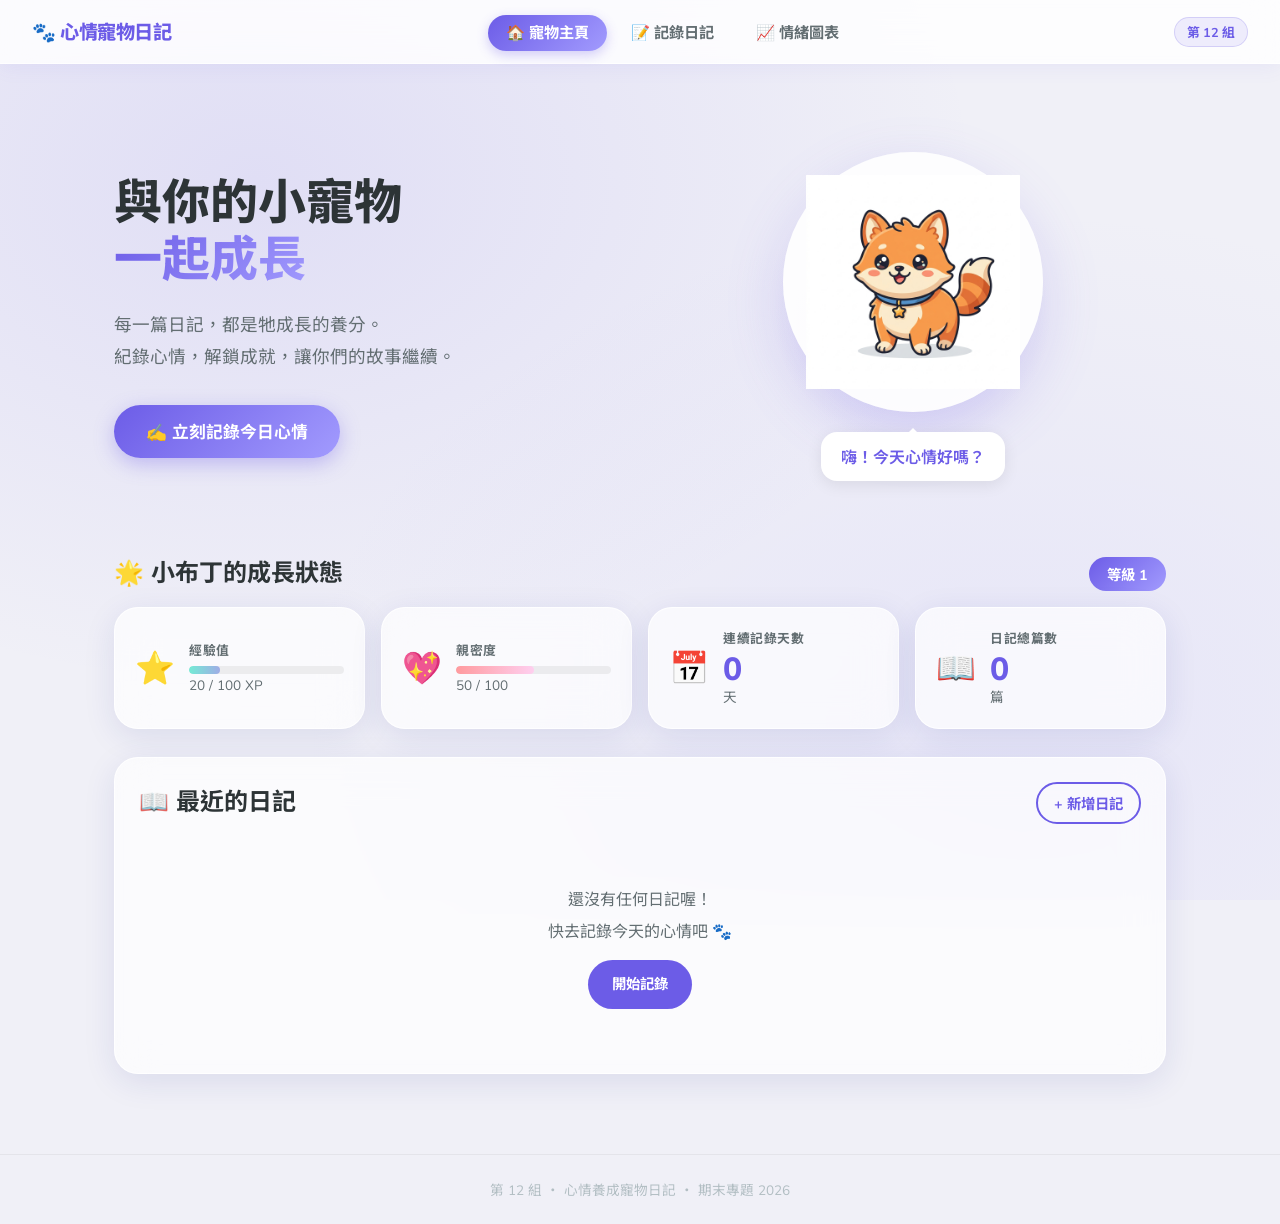
==== index.html @ f6251f46 "feat: initialize pet diary web application with core diary tracking, mood analysis, and UI component" ====
<!DOCTYPE html>
<html lang="zh-TW">
<head>
    <meta charset="UTF-8">
    <meta name="viewport" content="width=device-width, initial-scale=1.0">
    <title>心情養成寵物日記 | 首頁</title>
    <meta name="description" content="心情養成寵物日記 - 透過每日心情紀錄，陪伴你的虛擬寵物一起成長！">
    <link rel="stylesheet" href="style.css">
    <link href="https://fonts.googleapis.com/css2?family=Nunito:wght@400;600;700;800&family=Noto+Sans+TC:wght@400;500;700&display=swap" rel="stylesheet">
</head>
<body>

    <!-- 導覽列 -->
    <nav class="navbar" id="navbar">
        <div class="nav-brand">🐾 心情寵物日記</div>
        <ul class="nav-links">
            <li><a href="index.html" class="nav-link active" id="nav-home">🏠 寵物主頁</a></li>
            <li><a href="diary.html" class="nav-link" id="nav-diary">📝 記錄日記</a></li>
            <li><a href="analytics.html" class="nav-link" id="nav-analytics">📈 情緒圖表</a></li>
        </ul>
        <div class="nav-group-badge">第 12 組</div>
    </nav>

    <div class="page-wrapper">

        <!-- 英雄區 -->
        <section class="hero-section">
            <div class="hero-text">
                <h1>與你的小寵物<br><span class="gradient-text">一起成長</span></h1>
                <p>每一篇日記，都是牠成長的養分。<br>紀錄心情，解鎖成就，讓你們的故事繼續。</p>
                <a href="diary.html" class="cta-btn" id="hero-cta-btn">✍️ 立刻記錄今日心情</a>
            </div>
            <div class="hero-pet">
                <div class="pet-aura"></div>
                <div class="pet-circle">
                    <img src="pet.png" alt="虛擬寵物小布丁" id="heroPetImage" class="hero-pet-img">
                </div>
                <div class="pet-speech-bubble" id="speechBubble">嗨！今天心情好嗎？</div>
            </div>
        </section>

        <!-- 寵物數值面板 -->
        <section class="stats-section">
            <div class="stats-header">
                <h2>🌟 小布丁的成長狀態</h2>
                <span class="pet-name-tag" id="petNameTag">等級 <span id="petLevel">1</span></span>
            </div>
            <div class="stats-grid">
                <div class="stat-card glass-card">
                    <div class="stat-icon">⭐</div>
                    <div class="stat-info">
                        <label>經驗值</label>
                        <div class="progress-bar">
                            <div class="progress exp-bar" id="expBar" style="width: 20%;"></div>
                        </div>
                        <span class="stat-value" id="expValue">20 / 100 XP</span>
                    </div>
                </div>
                <div class="stat-card glass-card">
                    <div class="stat-icon">💖</div>
                    <div class="stat-info">
                        <label>親密度</label>
                        <div class="progress-bar">
                            <div class="progress intimacy-bar" id="intimacyBar" style="width: 50%;"></div>
                        </div>
                        <span class="stat-value" id="intimacyValue">50 / 100</span>
                    </div>
                </div>
                <div class="stat-card glass-card">
                    <div class="stat-icon">📅</div>
                    <div class="stat-info">
                        <label>連續記錄天數</label>
                        <div class="streak-count" id="streakCount">0</div>
                        <span class="stat-value">天</span>
                    </div>
                </div>
                <div class="stat-card glass-card">
                    <div class="stat-icon">📖</div>
                    <div class="stat-info">
                        <label>日記總篇數</label>
                        <div class="streak-count" id="diaryCount">0</div>
                        <span class="stat-value">篇</span>
                    </div>
                </div>
            </div>
        </section>

        <!-- 最近日記區 -->
        <section class="recent-section glass-card">
            <div class="recent-header">
                <h2>📖 最近的日記</h2>
                <a href="diary.html" class="link-btn" id="write-diary-btn">+ 新增日記</a>
            </div>
            <div id="recentDiaries" class="diary-preview-list">
                <div class="empty-state">
                    <p>還沒有任何日記喔！<br>快去記錄今天的心情吧 🐾</p>
                    <a href="diary.html" id="empty-state-diary-btn">開始記錄</a>
                </div>
            </div>
        </section>

    </div>

    <footer class="app-footer">
        <p>第 12 組 ・ 心情養成寵物日記 ・ 期末專題 2026</p>
    </footer>

    <script src="db.js"></script>
    <script>
        document.addEventListener('DOMContentLoaded', () => {
            const db = PetDB.load();

            // 更新寵物數值 UI
            document.getElementById('petLevel').textContent = db.pet.level;
            document.getElementById('petNameTag').innerHTML = `等級 <span id="petLevel">${db.pet.level}</span>`;
            document.getElementById('expBar').style.width = db.pet.exp + '%';
            document.getElementById('expValue').textContent = `${db.pet.exp} / 100 XP`;
            document.getElementById('intimacyBar').style.width = db.pet.intimacy + '%';
            document.getElementById('intimacyValue').textContent = `${db.pet.intimacy} / 100`;
            document.getElementById('streakCount').textContent = db.pet.streak;
            document.getElementById('diaryCount').textContent = db.diaries.length;

            // 動態語言泡泡
            const moodMessages = {
                '喜': '今天你心情不錯呢！謝謝你陪著我😊',
                '樂': '哇！感受到你的快樂了！一起跳舞吧！😆',
                '怒': '發生什麼不開心的事嗎？我在這裡陪你😤',
                '哀': '難過的時候也要記得我喔…抱抱🥺',
            };
            const lastDiary = db.diaries[db.diaries.length - 1];
            if (lastDiary) {
                document.getElementById('speechBubble').textContent = moodMessages[lastDiary.mood] || '嗨！今天心情好嗎？';
            }

            // 最近日記
            const container = document.getElementById('recentDiaries');
            if (db.diaries.length > 0) {
                const recent = db.diaries.slice(-3).reverse();
                container.innerHTML = recent.map(d => `
                    <div class="diary-preview-item">
                        <div class="diary-preview-mood">${PetDB.MOOD_ICONS[d.mood]}</div>
                        <div class="diary-preview-body">
                            <div class="diary-preview-date">${d.date}</div>
                            <div class="diary-preview-text">${d.text || '（沒有文字內容）'}</div>
                        </div>
                    </div>
                `).join('');
            }
        });
    </script>
</body>
</html>
---- style.css ----
/* ============================================
   心情養成寵物日記 — 共用樣式系統
   第 12 組 期末專題 2026
============================================ */

/* ---- 設計 Token ---- */
:root {
    --primary: #6C5CE7;
    --primary-light: #A29BFE;
    --primary-dark: #5145c0;
    --accent-green: #00b894;
    --accent-red: #e17055;
    --accent-blue: #74b9ff;
    --bg-color: #f0f0f7;
    --glass-bg: rgba(255, 255, 255, 0.7);
    --glass-border: rgba(255, 255, 255, 0.8);
    --glass-shadow: 0 8px 32px rgba(31, 38, 135, 0.1);
    --text-main: #2d3436;
    --text-muted: #636e72;
    --text-light: #b2bec3;
    --radius-lg: 24px;
    --radius-md: 16px;
    --radius-sm: 10px;
    --navbar-height: 64px;
    --transition: all 0.3s cubic-bezier(0.4, 0, 0.2, 1);
}

/* ---- Reset & Base ---- */
*, *::before, *::after { box-sizing: border-box; margin: 0; padding: 0; }

html { scroll-behavior: smooth; }

body {
    font-family: 'Nunito', 'Noto Sans TC', sans-serif;
    background-color: var(--bg-color);
    background-image:
        radial-gradient(ellipse at 20% 20%, rgba(108, 92, 231, 0.12) 0%, transparent 50%),
        radial-gradient(ellipse at 80% 80%, rgba(162, 155, 254, 0.12) 0%, transparent 50%);
    background-attachment: fixed;
    color: var(--text-main);
    min-height: 100vh;
}

h1, h2, h3 { line-height: 1.3; }

a { text-decoration: none; color: inherit; }

/* ============================================
   導覽列
============================================ */
.navbar {
    position: sticky;
    top: 0;
    z-index: 100;
    height: var(--navbar-height);
    display: flex;
    align-items: center;
    justify-content: space-between;
    padding: 0 32px;
    background: rgba(255, 255, 255, 0.82);
    backdrop-filter: blur(16px);
    -webkit-backdrop-filter: blur(16px);
    border-bottom: 1px solid var(--glass-border);
    box-shadow: 0 2px 20px rgba(108, 92, 231, 0.08);
}

.nav-brand {
    font-size: 1.2rem;
    font-weight: 800;
    color: var(--primary);
    letter-spacing: -0.5px;
}

.nav-links {
    display: flex;
    list-style: none;
    gap: 6px;
}

.nav-link {
    padding: 8px 18px;
    border-radius: 999px;
    font-size: 0.95rem;
    font-weight: 700;
    color: var(--text-muted);
    transition: var(--transition);
}

.nav-link:hover {
    color: var(--primary);
    background: rgba(108, 92, 231, 0.08);
}

.nav-link.active {
    color: white;
    background: linear-gradient(135deg, var(--primary), var(--primary-light));
    box-shadow: 0 4px 12px rgba(108, 92, 231, 0.3);
}

.nav-group-badge {
    font-size: 0.8rem;
    font-weight: 700;
    color: var(--primary);
    background: rgba(108, 92, 231, 0.1);
    padding: 4px 12px;
    border-radius: 999px;
    border: 1px solid rgba(108, 92, 231, 0.2);
}

/* ============================================
   版面骨架
============================================ */
.page-wrapper {
    max-width: 1100px;
    margin: 0 auto;
    padding: 40px 24px 80px;
    display: flex;
    flex-direction: column;
    gap: 28px;
}

.page-title-block {
    text-align: center;
    padding: 20px 0 8px;
}

.page-title-block h1 {
    font-size: 2.2rem;
    font-weight: 800;
    color: var(--primary);
}

.page-subtitle {
    color: var(--text-muted);
    font-size: 1rem;
    margin-top: 6px;
}

/* ============================================
   Glass Card
============================================ */
.glass-card {
    background: var(--glass-bg);
    backdrop-filter: blur(20px);
    -webkit-backdrop-filter: blur(20px);
    border: 1px solid var(--glass-border);
    border-radius: var(--radius-lg);
    box-shadow: var(--glass-shadow);
    transition: var(--transition);
}

.glass-card:hover {
    box-shadow: 0 12px 40px rgba(31, 38, 135, 0.14);
    transform: translateY(-2px);
}

/* ============================================
   首頁 — 英雄區
============================================ */
.hero-section {
    display: grid;
    grid-template-columns: 1fr 1fr;
    gap: 40px;
    align-items: center;
    padding: 48px 0;
}

.hero-text h1 {
    font-size: 3rem;
    font-weight: 800;
    line-height: 1.2;
    margin-bottom: 20px;
}

.gradient-text {
    background: linear-gradient(135deg, var(--primary), var(--primary-light));
    -webkit-background-clip: text;
    -webkit-text-fill-color: transparent;
    background-clip: text;
}

.hero-text p {
    font-size: 1.1rem;
    color: var(--text-muted);
    line-height: 1.8;
    margin-bottom: 32px;
}

.cta-btn {
    display: inline-block;
    padding: 14px 32px;
    background: linear-gradient(135deg, var(--primary), var(--primary-light));
    color: white;
    border: none;
    border-radius: 999px;
    font-size: 1.05rem;
    font-weight: 700;
    cursor: pointer;
    box-shadow: 0 6px 20px rgba(108, 92, 231, 0.35);
    transition: var(--transition);
    font-family: inherit;
    text-decoration: none;
}

.cta-btn:hover {
    transform: translateY(-2px);
    box-shadow: 0 10px 28px rgba(108, 92, 231, 0.5);
}

.cta-btn:active { transform: translateY(1px); }

.hero-pet {
    display: flex;
    flex-direction: column;
    align-items: center;
    gap: 20px;
    position: relative;
}

.pet-aura {
    position: absolute;
    width: 280px;
    height: 280px;
    border-radius: 50%;
    background: radial-gradient(circle, rgba(108, 92, 231, 0.15) 0%, transparent 70%);
    top: 50%;
    left: 50%;
    transform: translate(-50%, -50%);
    animation: pulse-aura 3s ease-in-out infinite;
}

@keyframes pulse-aura {
    0%, 100% { transform: translate(-50%, -50%) scale(1); opacity: 0.8; }
    50% { transform: translate(-50%, -50%) scale(1.15); opacity: 0.5; }
}

.pet-circle {
    width: 260px;
    height: 260px;
    border-radius: 50%;
    background: rgba(255, 255, 255, 0.9);
    display: flex;
    align-items: center;
    justify-content: center;
    box-shadow: 0 20px 60px rgba(108, 92, 231, 0.2);
    position: relative;
    z-index: 1;
}

.hero-pet-img {
    width: 82%;
    height: 82%;
    object-fit: contain;
    animation: float 4s ease-in-out infinite;
}

@keyframes float {
    0% { transform: translateY(0); }
    50% { transform: translateY(-12px); }
    100% { transform: translateY(0); }
}

.pet-speech-bubble {
    background: white;
    border-radius: var(--radius-md);
    padding: 12px 20px;
    font-size: 1rem;
    font-weight: 600;
    color: var(--primary);
    box-shadow: 0 4px 16px rgba(0,0,0,0.08);
    position: relative;
    max-width: 260px;
    text-align: center;
    z-index: 1;
}

.pet-speech-bubble::before {
    content: '';
    position: absolute;
    top: -10px;
    left: 50%;
    transform: translateX(-50%);
    border: 6px solid transparent;
    border-bottom-color: white;
}

/* ============================================
   首頁 — 數值面板
============================================ */
.stats-section { display: flex; flex-direction: column; gap: 16px; }

.stats-header {
    display: flex;
    justify-content: space-between;
    align-items: center;
}

.stats-header h2 { margin: 0; border-bottom: none; }

.pet-name-tag {
    background: linear-gradient(135deg, var(--primary), var(--primary-light));
    color: white;
    padding: 6px 18px;
    border-radius: 999px;
    font-weight: 700;
    font-size: 0.9rem;
}

.stats-grid {
    display: grid;
    grid-template-columns: repeat(4, 1fr);
    gap: 16px;
}

.stat-card {
    padding: 20px;
    display: flex;
    align-items: center;
    gap: 14px;
}

.stat-icon { font-size: 2rem; }

.stat-info { flex: 1; }

.stat-info label {
    display: block;
    font-size: 0.8rem;
    color: var(--text-muted);
    font-weight: 700;
    margin-bottom: 6px;
    text-transform: uppercase;
    letter-spacing: 0.5px;
}

.stat-value { font-size: 0.85rem; color: var(--text-muted); margin-top: 4px; }

.streak-count {
    font-size: 2rem;
    font-weight: 800;
    color: var(--primary);
    line-height: 1;
}

/* 進度條 */
.progress-bar {
    width: 100%;
    height: 8px;
    background: rgba(0,0,0,0.06);
    border-radius: 999px;
    overflow: hidden;
}

.progress {
    height: 100%;
    border-radius: 999px;
    transition: width 1s cubic-bezier(0.4, 0, 0.2, 1);
}

.exp-bar { background: linear-gradient(90deg, #74ebd5, #9face6); }
.intimacy-bar { background: linear-gradient(90deg, #ff9a9e, #fecfef); }

/* ============================================
   首頁 — 最近日記
============================================ */
.recent-section { padding: 24px; }

.recent-header {
    display: flex;
    justify-content: space-between;
    align-items: center;
    margin-bottom: 20px;
}

.link-btn {
    padding: 8px 16px;
    border: 2px solid var(--primary);
    color: var(--primary);
    border-radius: 999px;
    font-size: 0.9rem;
    font-weight: 700;
    cursor: pointer;
    transition: var(--transition);
    background: transparent;
    font-family: inherit;
}

.link-btn:hover {
    background: var(--primary);
    color: white;
}

.empty-state {
    text-align: center;
    padding: 40px;
    color: var(--text-muted);
    line-height: 2;
}

.empty-state a {
    display: inline-block;
    margin-top: 12px;
    padding: 10px 24px;
    background: var(--primary);
    color: white;
    border-radius: 999px;
    font-weight: 700;
    font-size: 0.9rem;
}

.diary-preview-list { display: flex; flex-direction: column; gap: 12px; }

.diary-preview-item {
    display: flex;
    align-items: flex-start;
    gap: 14px;
    padding: 14px;
    border-radius: var(--radius-md);
    background: rgba(255, 255, 255, 0.5);
    border: 1px solid rgba(255, 255, 255, 0.8);
    transition: var(--transition);
}

.diary-preview-item:hover { background: rgba(255, 255, 255, 0.8); }

.diary-preview-mood { font-size: 2rem; }

.diary-preview-date { font-size: 0.8rem; color: var(--text-muted); font-weight: 700; }

.diary-preview-text { font-size: 0.95rem; color: var(--text-main); margin-top: 2px; }

/* ============================================
   日記頁 — 版面
============================================ */
.diary-layout {
    display: grid;
    grid-template-columns: 1.2fr 1fr;
    gap: 24px;
}

.diary-form-section { padding: 28px; }

.diary-form-section h2 {
    font-size: 1.2rem;
    color: var(--text-main);
    margin-bottom: 20px;
    padding-bottom: 10px;
    border-bottom: 2px solid rgba(108, 92, 231, 0.15);
}

/* 心情選擇 */
.mood-selector {
    display: grid;
    grid-template-columns: repeat(4, 1fr);
    gap: 10px;
    margin-bottom: 24px;
}

.mood-btn {
    display: flex;
    flex-direction: column;
    align-items: center;
    gap: 6px;
    padding: 16px 8px;
    border: 2px solid rgba(0, 0, 0, 0.05);
    border-radius: var(--radius-md);
    background: rgba(255, 255, 255, 0.6);
    cursor: pointer;
    transition: var(--transition);
    font-family: inherit;
}

.mood-btn:hover {
    transform: translateY(-3px);
    background: rgba(255, 255, 255, 0.9);
    border-color: rgba(108, 92, 231, 0.2);
}

.mood-btn.selected {
    background: var(--primary);
    border-color: var(--primary);
    transform: translateY(-3px);
    box-shadow: 0 8px 20px rgba(108, 92, 231, 0.35);
}

.mood-icon { font-size: 2rem; }

.mood-label {
    font-size: 1rem;
    font-weight: 700;
    color: var(--text-main);
}

.mood-btn.selected .mood-label { color: white; }

/* 表單 */
.form-group { margin-bottom: 20px; }

.form-group label {
    display: block;
    font-size: 0.9rem;
    font-weight: 700;
    color: var(--text-muted);
    margin-bottom: 8px;
    text-transform: uppercase;
    letter-spacing: 0.5px;
}

textarea {
    width: 100%;
    height: 120px;
    padding: 14px;
    border: 1.5px solid rgba(0,0,0,0.07);
    border-radius: var(--radius-md);
    background: rgba(255, 255, 255, 0.6);
    font-family: inherit;
    font-size: 1rem;
    resize: vertical;
    transition: var(--transition);
    color: var(--text-main);
    line-height: 1.6;
}

textarea:focus {
    outline: none;
    background: rgba(255, 255, 255, 0.95);
    border-color: var(--primary-light);
    box-shadow: 0 0 0 4px rgba(108, 92, 231, 0.1);
}

.char-counter {
    text-align: right;
    font-size: 0.8rem;
    color: var(--text-light);
    margin-top: 4px;
}

/* 上傳區 */
.upload-zone {
    border: 2px dashed rgba(108, 92, 231, 0.3);
    border-radius: var(--radius-md);
    min-height: 100px;
    display: flex;
    align-items: center;
    justify-content: center;
    cursor: pointer;
    overflow: hidden;
    transition: var(--transition);
    background: rgba(255, 255, 255, 0.4);
}

.upload-zone:hover, .upload-zone.drag-over {
    border-color: var(--primary);
    background: rgba(108, 92, 231, 0.05);
}

.upload-placeholder {
    display: flex;
    flex-direction: column;
    align-items: center;
    gap: 8px;
    color: var(--text-muted);
    padding: 20px;
}

.upload-icon { font-size: 2rem; }
.upload-placeholder p { font-size: 0.9rem; }

.preview-img {
    width: 100%;
    height: 160px;
    object-fit: cover;
}

/* 提交按鈕 */
.submit-btn {
    width: 100%;
    padding: 14px;
    background: linear-gradient(135deg, var(--primary), var(--primary-light));
    color: white;
    border: none;
    border-radius: var(--radius-md);
    font-family: inherit;
    font-size: 1.05rem;
    font-weight: 700;
    cursor: pointer;
    box-shadow: 0 6px 20px rgba(108, 92, 231, 0.35);
    transition: var(--transition);
    margin-top: 8px;
}

.submit-btn:hover {
    transform: translateY(-2px);
    box-shadow: 0 10px 30px rgba(108, 92, 231, 0.5);
}

/* 右側回饋 */
.diary-feedback-section { display: flex; flex-direction: column; gap: 16px; }

.pet-feedback {
    display: flex;
    flex-direction: column;
    align-items: center;
    padding: 24px;
    gap: 16px;
    text-align: center;
}

.feedback-pet-img {
    width: 120px;
    height: 120px;
    object-fit: contain;
    animation: float 3s ease-in-out infinite;
}

.feedback-bubble {
    background: rgba(108, 92, 231, 0.08);
    border-left: 4px solid var(--primary);
    padding: 12px 16px;
    border-radius: 0 var(--radius-md) var(--radius-md) 0;
    font-size: 0.95rem;
    color: var(--text-main);
    font-weight: 600;
    line-height: 1.6;
    width: 100%;
    text-align: left;
    transition: var(--transition);
}

.mood-tip {
    padding: 18px 20px;
    border-left: 4px solid var(--accent-green);
}

.mood-tip h3 { font-size: 1rem; margin-bottom: 8px; }
.mood-tip p { font-size: 0.9rem; color: var(--text-muted); line-height: 1.6; }

.diary-log-section { padding: 20px; }
.diary-log-section h3 { font-size: 1rem; margin-bottom: 14px; color: var(--text-main); }

.diary-log-list { display: flex; flex-direction: column; gap: 8px; max-height: 200px; overflow-y: auto; }

.diary-log-item {
    display: flex;
    align-items: flex-start;
    gap: 10px;
    padding: 10px;
    border-radius: var(--radius-sm);
    background: rgba(255, 255, 255, 0.5);
    font-size: 0.85rem;
}

.log-mood { font-size: 1.4rem; }
.log-date { color: var(--text-muted); font-size: 0.78rem; font-weight: 700; }
.log-text { color: var(--text-main); margin-top: 2px; }

.empty-hint { color: var(--text-light); font-size: 0.9rem; text-align: center; padding: 16px; }

/* ============================================
   Modal
============================================ */
.modal-overlay {
    position: fixed;
    inset: 0;
    background: rgba(0, 0, 0, 0.4);
    backdrop-filter: blur(8px);
    z-index: 200;
    display: flex;
    align-items: center;
    justify-content: center;
    animation: fadeIn 0.3s ease;
}

.modal {
    padding: 40px;
    max-width: 420px;
    width: 90%;
    text-align: center;
    display: flex;
    flex-direction: column;
    align-items: center;
    gap: 16px;
    animation: slideUp 0.4s cubic-bezier(0.175, 0.885, 0.32, 1.275);
}

@keyframes slideUp {
    from { opacity: 0; transform: translateY(30px) scale(0.95); }
    to { opacity: 1; transform: translateY(0) scale(1); }
}

.modal-pet-img img {
    width: 100px;
    height: 100px;
    object-fit: contain;
    animation: jump 0.8s cubic-bezier(0.175, 0.885, 0.32, 1.275);
}

@keyframes jump {
    0% { transform: scale(0.5) rotate(-10deg); }
    60% { transform: scale(1.15) rotate(5deg); }
    100% { transform: scale(1) rotate(0deg); }
}

.modal h2 { font-size: 1.6rem; color: var(--primary); }
.modal p { color: var(--text-muted); font-size: 1rem; line-height: 1.6; }

.modal-actions { display: flex; gap: 12px; margin-top: 8px; }

/* ============================================
   情緒圖表頁
============================================ */
.analytics-summary {
    display: grid;
    grid-template-columns: repeat(4, 1fr);
    gap: 16px;
}

.summary-card {
    display: flex;
    align-items: center;
    gap: 14px;
    padding: 20px;
}

.summary-icon { font-size: 2.2rem; }

.summary-value {
    font-size: 2rem;
    font-weight: 800;
    color: var(--primary);
    line-height: 1;
}

.summary-label { font-size: 0.8rem; color: var(--text-muted); margin-top: 4px; font-weight: 700; }

.chart-section { padding: 28px; }

.chart-header {
    display: flex;
    justify-content: space-between;
    align-items: center;
    margin-bottom: 24px;
}

.chart-header h2 { margin: 0; border: none; }

.chart-controls { display: flex; gap: 6px; }

.chart-tab {
    padding: 6px 16px;
    border: 1.5px solid rgba(108, 92, 231, 0.2);
    border-radius: 999px;
    background: transparent;
    color: var(--text-muted);
    font-size: 0.85rem;
    font-weight: 700;
    cursor: pointer;
    font-family: inherit;
    transition: var(--transition);
}

.chart-tab:hover { border-color: var(--primary); color: var(--primary); }

.chart-tab.active {
    background: var(--primary);
    border-color: var(--primary);
    color: white;
}

.chart-wrap { width: 100%; height: 280px; }

.analytics-bottom {
    display: grid;
    grid-template-columns: 1fr 1.4fr;
    gap: 24px;
}

.pie-wrap { width: 100%; height: 260px; }

.history-list-section { padding: 28px; max-height: 380px; overflow: hidden; display: flex; flex-direction: column; }

.history-list {
    overflow-y: auto;
    flex: 1;
    display: flex;
    flex-direction: column;
    gap: 12px;
    margin-top: 16px;
    padding-right: 4px;
}

.history-item {
    display: flex;
    gap: 12px;
    padding: 14px;
    border-radius: var(--radius-md);
    background: rgba(255, 255, 255, 0.5);
    border: 1px solid rgba(255, 255, 255, 0.8);
}

.history-mood { font-size: 2rem; flex-shrink: 0; }

.history-date { font-size: 0.8rem; color: var(--text-muted); font-weight: 700; }
.history-date strong { color: var(--primary); }

.history-text { font-size: 0.9rem; color: var(--text-main); margin-top: 3px; }

.history-photo {
    width: 100%;
    max-height: 100px;
    object-fit: cover;
    border-radius: var(--radius-sm);
    margin-top: 8px;
}

/* ============================================
   Footer
============================================ */
.app-footer {
    text-align: center;
    padding: 24px;
    color: var(--text-light);
    font-size: 0.85rem;
    border-top: 1px solid rgba(0,0,0,0.05);
}

/* ============================================
   Animations
============================================ */
@keyframes fadeIn {
    from { opacity: 0; }
    to { opacity: 1; }
}

@keyframes fadeInUp {
    from { opacity: 0; transform: translateY(15px); }
    to { opacity: 1; transform: translateY(0); }
}

/* ============================================
   RWD — 響應式設計
============================================ */
@media (max-width: 900px) {
    .hero-section { grid-template-columns: 1fr; text-align: center; }
    .hero-pet { order: -1; }
    .stats-grid { grid-template-columns: repeat(2, 1fr); }
    .analytics-summary { grid-template-columns: repeat(2, 1fr); }
    .diary-layout { grid-template-columns: 1fr; }
    .analytics-bottom { grid-template-columns: 1fr; }
    .navbar { padding: 0 16px; }
    .nav-group-badge { display: none; }
}

@media (max-width: 600px) {
    .stats-grid { grid-template-columns: 1fr; }
    .analytics-summary { grid-template-columns: 1fr; }
    .hero-text h1 { font-size: 2rem; }
    .mood-selector { grid-template-columns: repeat(2, 1fr); }
}
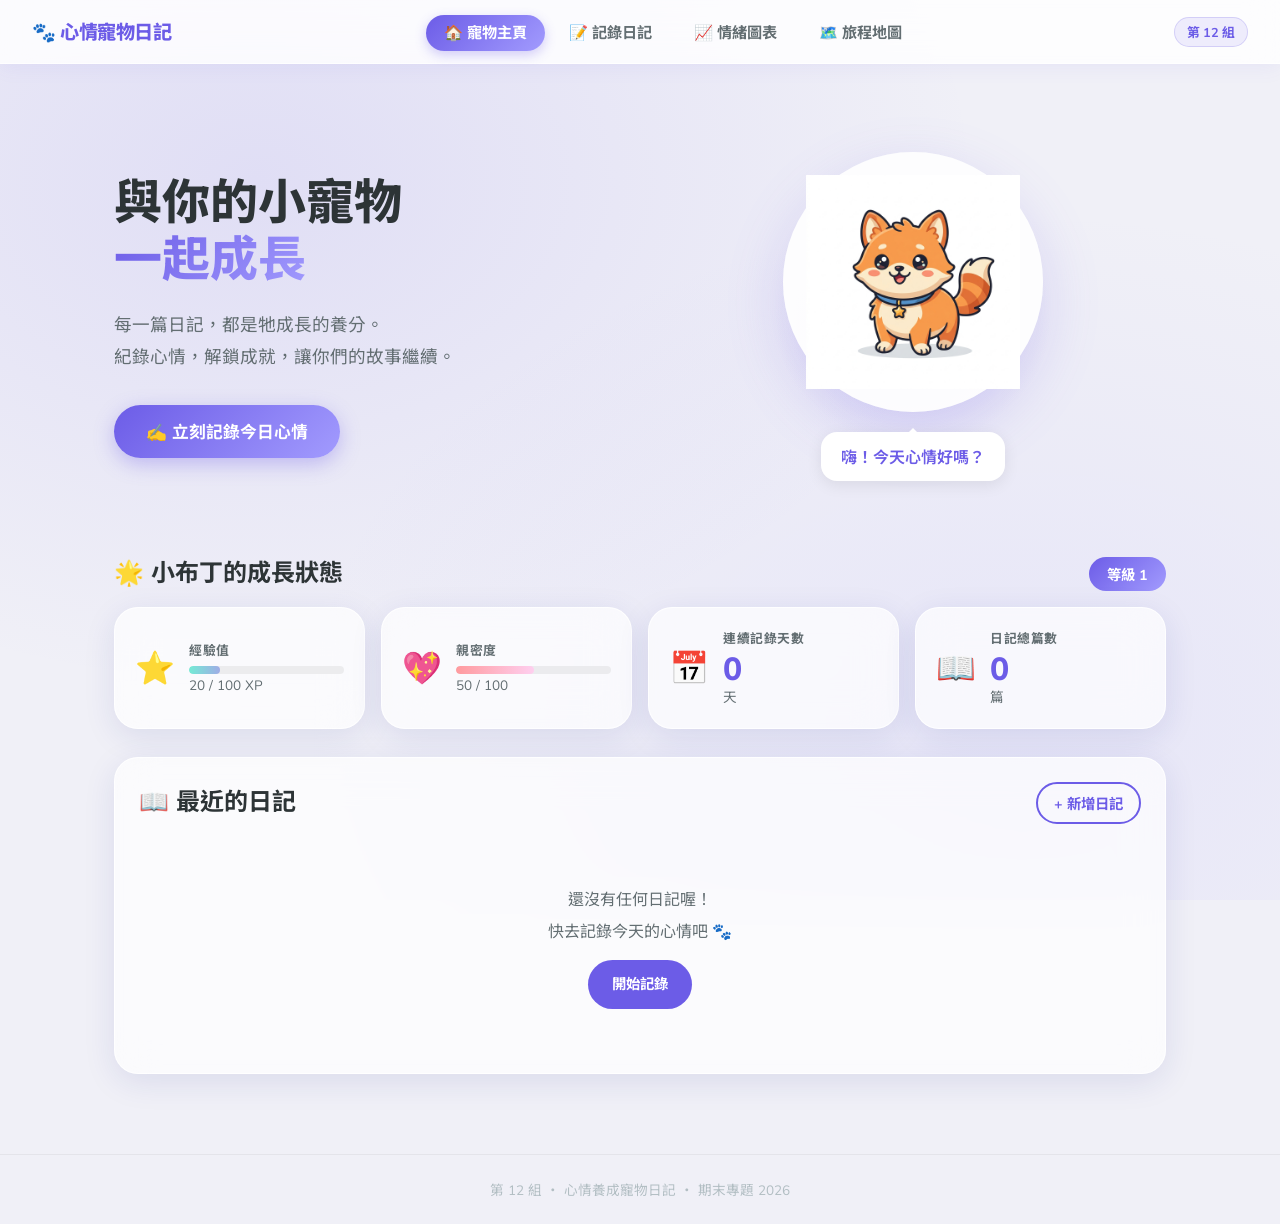
==== commit 6292e57d: "feat: add User Journey Map page with 4-stage interactive timeline, emotion curves, persona cards, pe" ====
--- a/index.html
+++ b/index.html
@@ -17,6 +17,7 @@
             <li><a href="index.html" class="nav-link active" id="nav-home">🏠 寵物主頁</a></li>
             <li><a href="diary.html" class="nav-link" id="nav-diary">📝 記錄日記</a></li>
             <li><a href="analytics.html" class="nav-link" id="nav-analytics">📈 情緒圖表</a></li>
+            <li><a href="journey.html" class="nav-link" id="nav-journey">🗺️ 旅程地圖</a></li>
         </ul>
         <div class="nav-group-badge">第 12 組</div>
     </nav>
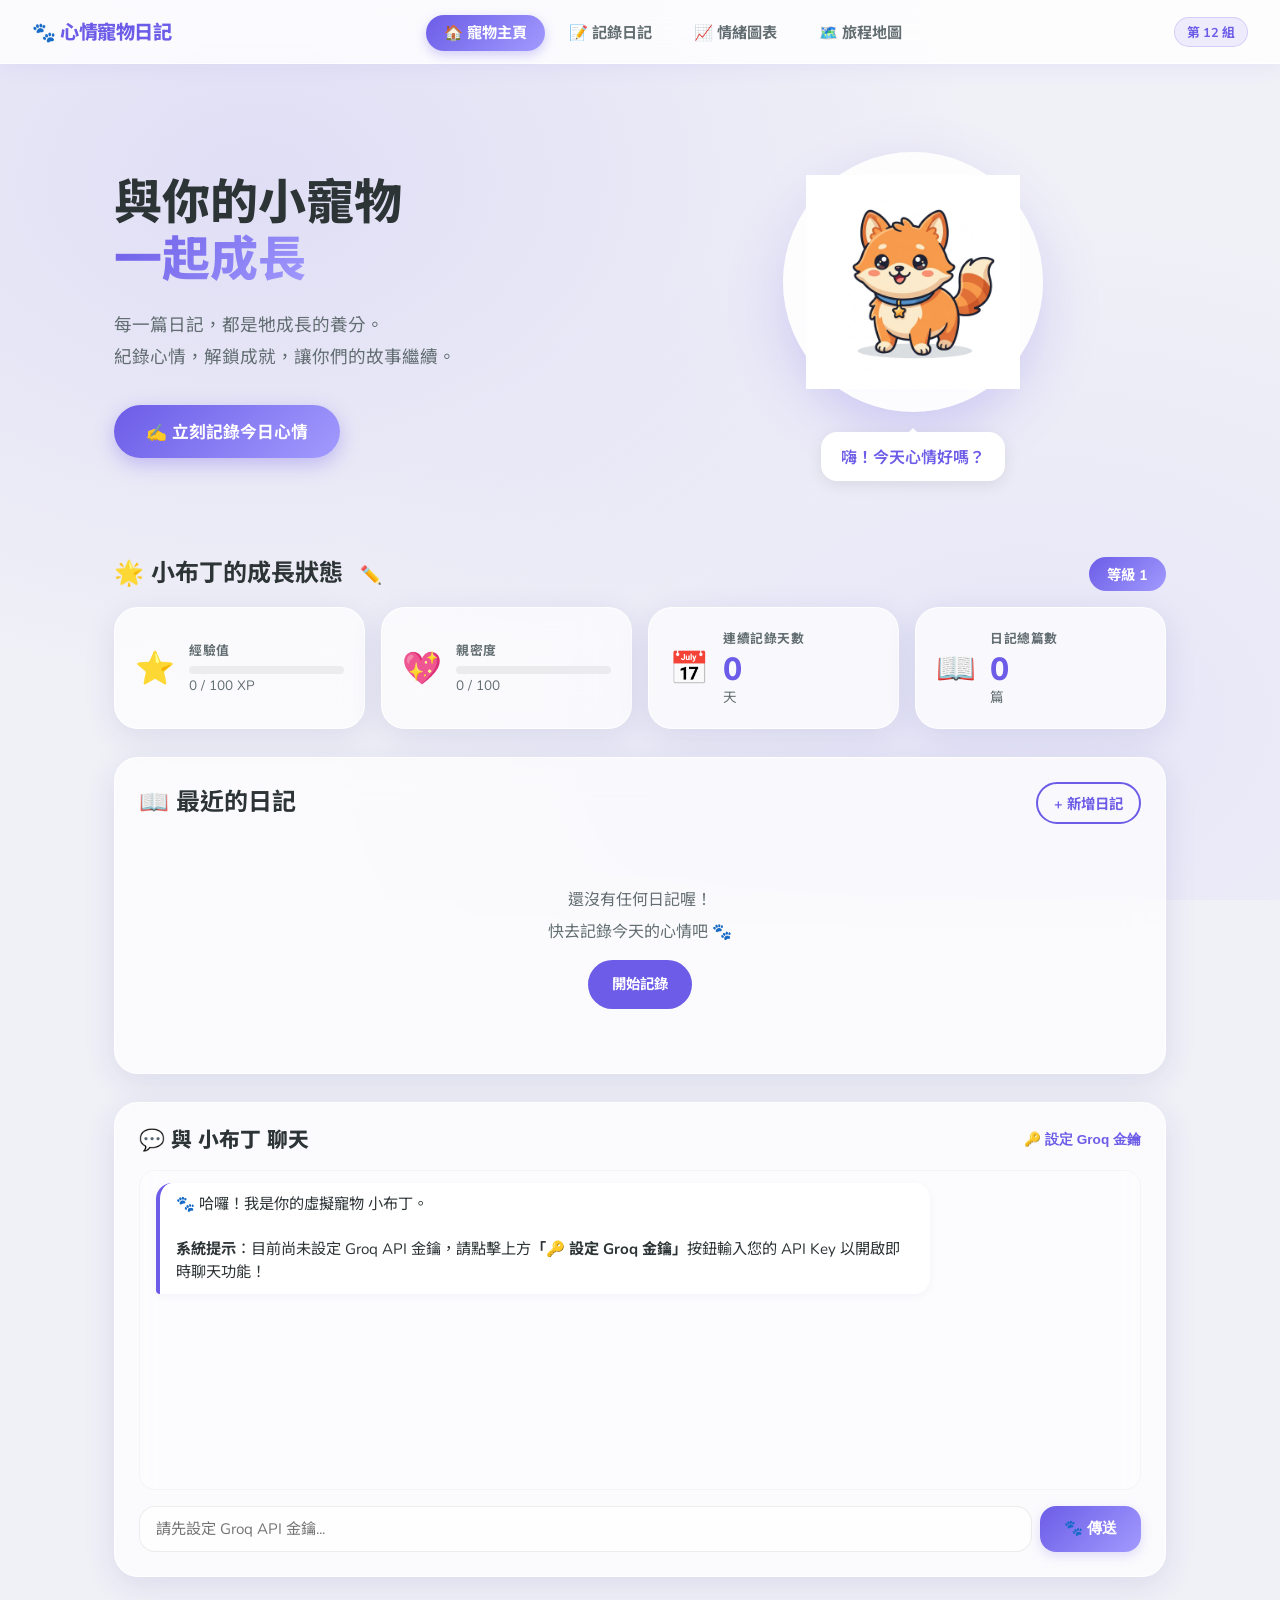
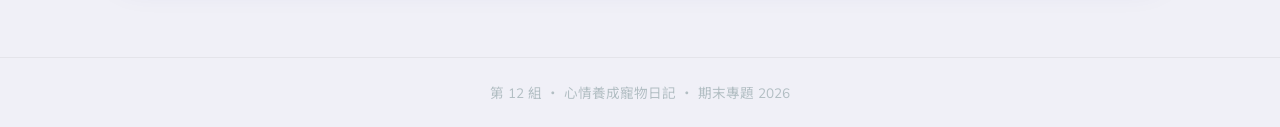
==== commit 5618d3c0: "完成，額度用完了" ====
--- a/index.html
+++ b/index.html
@@ -43,7 +43,7 @@
         <!-- 寵物數值面板 -->
         <section class="stats-section">
             <div class="stats-header">
-                <h2>🌟 小布丁的成長狀態</h2>
+                <h2>🌟 <span id="petName">小布丁</span>的成長狀態 <button id="editPetNameBtn" class="edit-name-btn" title="修改寵物名字">✏️</button></h2>
                 <span class="pet-name-tag" id="petNameTag">等級 <span id="petLevel">1</span></span>
             </div>
             <div class="stats-grid">
@@ -100,6 +100,36 @@
             </div>
         </section>
 
+        <!-- 寵物聊天對話區 -->
+        <section class="chat-section glass-card">
+            <div class="chat-header">
+                <h2>💬 與 <span id="chatPetName">小布丁</span> 聊天</h2>
+                <button id="apiKeyToggleBtn" class="api-key-toggle-btn">🔑 設定 Groq 金鑰</button>
+            </div>
+            
+            <!-- API Key 摺疊設定欄 -->
+            <div id="apiKeyPanel" class="api-key-panel hidden">
+                <label for="apiKeyInput">輸入您的 Groq API Key (僅存在您的瀏覽器本地):</label>
+                <div class="api-key-input-group">
+                    <input type="password" id="apiKeyInput" placeholder="gsk_..." />
+                    <button id="saveApiKeyBtn" class="api-key-save-btn">儲存金鑰</button>
+                </div>
+            </div>
+
+            <!-- 聊天訊息視窗 -->
+            <div class="chat-container" id="chatContainer">
+                <div class="chat-msg bot" id="chatInitialMsg">
+                    嗨！我是你的小寵物，今天想跟我聊點什麼呢？🐾
+                </div>
+            </div>
+
+            <!-- 發送輸入區 -->
+            <div class="chat-input-area">
+                <input type="text" id="chatInput" placeholder="輸入訊息..." disabled />
+                <button id="sendChatBtn" class="chat-send-btn" disabled>🐾 傳送</button>
+            </div>
+        </section>
+
     </div>
 
     <footer class="app-footer">
@@ -107,11 +137,13 @@
     </footer>
 
     <script src="db.js"></script>
+    <script src="ai-config.js"></script>
     <script>
         document.addEventListener('DOMContentLoaded', () => {
             const db = PetDB.load();
 
             // 更新寵物數值 UI
+            document.getElementById('petName').textContent = db.pet.name || '小布丁';
             document.getElementById('petLevel').textContent = db.pet.level;
             document.getElementById('petNameTag').innerHTML = `等級 <span id="petLevel">${db.pet.level}</span>`;
             document.getElementById('expBar').style.width = db.pet.exp + '%';
@@ -120,6 +152,32 @@
             document.getElementById('intimacyValue').textContent = `${db.pet.intimacy} / 100`;
             document.getElementById('streakCount').textContent = db.pet.streak;
             document.getElementById('diaryCount').textContent = db.diaries.length;
+
+            // 編輯名字事件
+            document.getElementById('editPetNameBtn').addEventListener('click', () => {
+                const currentName = db.pet.name || '小布丁';
+                const newName = prompt('替你的小寵物取個新名字吧：', currentName);
+                if (newName !== null) {
+                    const trimmedName = newName.trim();
+                    if (trimmedName === '') {
+                        alert('名字不能為空喔！');
+                        return;
+                    }
+                    if (trimmedName.length > 10) {
+                        alert('名字最長只能 10 個字喔！');
+                        return;
+                    }
+                    db.pet.name = trimmedName;
+                    PetDB.save(db);
+                    document.getElementById('petName').textContent = trimmedName;
+                    
+                    // 同步更新 img 的 alt 屬性以維持網頁資訊一致
+                    const petImg = document.getElementById('heroPetImage');
+                    if (petImg) {
+                        petImg.alt = `虛擬寵物${trimmedName}`;
+                    }
+                }
+            });
 
             // 動態語言泡泡
             const moodMessages = {
@@ -147,6 +205,170 @@
                     </div>
                 `).join('');
             }
+
+            // ============ 🐾 AI 寵物聊天邏輯 ============
+            const petName = db.pet.name || '小布丁';
+            const chatPetNameEl = document.getElementById('chatPetName');
+            if (chatPetNameEl) chatPetNameEl.textContent = petName;
+
+            const chatContainer = document.getElementById('chatContainer');
+            const chatInitialMsg = document.getElementById('chatInitialMsg');
+            const chatInput = document.getElementById('chatInput');
+            const sendChatBtn = document.getElementById('sendChatBtn');
+            const apiKeyToggleBtn = document.getElementById('apiKeyToggleBtn');
+            const apiKeyPanel = document.getElementById('apiKeyPanel');
+            const apiKeyInput = document.getElementById('apiKeyInput');
+            const saveApiKeyBtn = document.getElementById('saveApiKeyBtn');
+
+            // 對話短期記憶歷史
+            let chatHistory = [];
+
+            // 載入 API Key
+            let apiKey = localStorage.getItem('groq_api_key') || '';
+            if (apiKey) {
+                apiKeyInput.value = apiKey;
+                enableChat(true);
+                chatInitialMsg.textContent = `嗨！我是你的小寵物 ${petName}，很高興見到你！今天想跟我聊點什麼呢？🐾`;
+            } else {
+                enableChat(false);
+                chatInitialMsg.innerHTML = `🐾 哈囉！我是你的虛擬寵物 ${petName}。<br><br><strong>系統提示</strong>：目前尚未設定 Groq API 金鑰，請點擊上方<strong>「🔑 設定 Groq 金鑰」</strong>按鈕輸入您的 API Key 以開啟即時聊天功能！`;
+            }
+
+            // 切換金鑰設定欄顯示
+            apiKeyToggleBtn.addEventListener('click', () => {
+                apiKeyPanel.classList.toggle('hidden');
+            });
+
+            // 儲存金鑰
+            saveApiKeyBtn.addEventListener('click', () => {
+                const keyVal = apiKeyInput.value.trim();
+                if (keyVal) {
+                    localStorage.setItem('groq_api_key', keyVal);
+                    apiKey = keyVal;
+                    apiKeyPanel.classList.add('hidden');
+                    enableChat(true);
+                    chatInitialMsg.textContent = `太棒了！金鑰儲存成功！我是你的小寵物 ${petName}，現在我們可以開始聊天囉！💖`;
+                    clearSystemMessages();
+                } else {
+                    localStorage.removeItem('groq_api_key');
+                    apiKey = '';
+                    enableChat(false);
+                    chatInitialMsg.innerHTML = `🐾 虛擬寵物 ${petName} 等待你的金鑰中。<br><br><strong>系統提示</strong>：請填入有效的 Groq API 金鑰。`;
+                }
+            });
+
+            function enableChat(enabled) {
+                chatInput.disabled = !enabled;
+                sendChatBtn.disabled = !enabled;
+                if (enabled) {
+                    chatInput.placeholder = "對寵物說些話吧...";
+                } else {
+                    chatInput.placeholder = "請先設定 Groq API 金鑰...";
+                }
+            }
+
+            function clearSystemMessages() {
+                const sysMsgs = chatContainer.querySelectorAll('.chat-msg.system');
+                sysMsgs.forEach(el => el.remove());
+            }
+
+            // 發送訊息邏輯
+            async function handleSendMessage() {
+                const text = chatInput.value.trim();
+                if (!text || chatInput.disabled) return;
+
+                // 1. 渲染使用者訊息
+                appendMessage('user', text);
+                chatInput.value = '';
+
+                // 2. 存入記憶 (最多保留最近 3 輪/6 條訊息)
+                chatHistory.push({ role: 'user', content: text });
+                if (chatHistory.length > 6) {
+                    chatHistory = chatHistory.slice(-6);
+                }
+
+                // 3. 顯示打字中動畫
+                const typingEl = showTypingIndicator();
+                scrollToBottom();
+
+                try {
+                    // 4. 組裝 API 請求
+                    const currentDb = PetDB.load(); // 讀取最新狀態（可能名字剛改過）
+                    const currentPetName = currentDb.pet.name || '小布丁';
+                    const lastDiaryEntry = currentDb.diaries[currentDb.diaries.length - 1];
+                    const systemPrompt = AIConfig.getSystemPrompt(currentPetName, currentDb.pet, lastDiaryEntry ? lastDiaryEntry.mood : null);
+                    
+                    const messages = [
+                        { role: 'system', content: systemPrompt },
+                        ...chatHistory
+                    ];
+
+                    // 5. 調用 Groq API
+                    const result = await AIConfig.sendToGroq(messages, apiKey);
+                    const reply = result.choices?.[0]?.message?.content || `(搖搖頭，沒有說話) 🐾`;
+
+                    // 6. 移除打字中動畫並渲染回覆
+                    typingEl.remove();
+                    appendMessage('bot', reply);
+                    
+                    // 7. 將回覆存入記憶
+                    chatHistory.push({ role: 'assistant', content: reply });
+                } catch (error) {
+                    console.error('Groq API Error:', error);
+                    typingEl.remove();
+                    appendMessage('system', `❌ 連線失敗：${error.message}。請確認您的 API 金鑰是否正確或網路是否暢通。`);
+                }
+                scrollToBottom();
+            }
+
+            function appendMessage(role, text) {
+                const msgEl = document.createElement('div');
+                msgEl.className = `chat-msg ${role}`;
+                msgEl.style.whiteSpace = 'pre-wrap';
+                msgEl.textContent = text;
+                chatContainer.appendChild(msgEl);
+            }
+
+            function showTypingIndicator() {
+                const indicator = document.createElement('div');
+                indicator.className = 'typing-indicator';
+                indicator.innerHTML = `
+                    <div class="typing-dot"></div>
+                    <div class="typing-dot"></div>
+                    <div class="typing-dot"></div>
+                `;
+                chatContainer.appendChild(indicator);
+                return indicator;
+            }
+
+            function scrollToBottom() {
+                chatContainer.scrollTop = chatContainer.scrollHeight;
+            }
+
+            // 事件監聽
+            sendChatBtn.addEventListener('click', handleSendMessage);
+            chatInput.addEventListener('keydown', (e) => {
+                if (e.key === 'Enter') {
+                    handleSendMessage();
+                }
+            });
+
+            // 監聽修改寵物名字的額外邏輯
+            document.getElementById('editPetNameBtn').addEventListener('click', () => {
+                setTimeout(() => {
+                    const updatedDb = PetDB.load();
+                    const updatedName = updatedDb.pet.name || '小布丁';
+                    const nameSpan = document.getElementById('chatPetName');
+                    if (nameSpan) nameSpan.textContent = updatedName;
+                    
+                    const apiKeySaved = localStorage.getItem('groq_api_key');
+                    if (!apiKeySaved && chatInitialMsg) {
+                        chatInitialMsg.innerHTML = `🐾 哈囉！我是你的虛擬寵物 ${updatedName}。<br><br><strong>系統提示</strong>：目前尚未設定 Groq API 金鑰，請點擊上方<strong>「🔑 設定 Groq 金鑰」</strong>按鈕輸入您的 API Key 以開啟即時聊天功能！`;
+                    } else if (apiKeySaved && chatInitialMsg.textContent.startsWith('嗨！') || chatInitialMsg.textContent.startsWith('太棒了！')) {
+                        chatInitialMsg.textContent = `嗨！我是你的小寵物 ${updatedName}，很高興見到你！今天想跟我聊點什麼呢？🐾`;
+                    }
+                }, 100);
+            });
         });
     </script>
 </body>
--- a/style.css
+++ b/style.css
@@ -297,6 +297,30 @@
 
 .stats-header h2 { margin: 0; border-bottom: none; }
 
+.edit-name-btn {
+    background: transparent;
+    border: none;
+    cursor: pointer;
+    font-size: 1.1rem;
+    margin-left: 6px;
+    padding: 4px;
+    border-radius: 50%;
+    transition: var(--transition);
+    display: inline-flex;
+    align-items: center;
+    justify-content: center;
+    vertical-align: middle;
+}
+
+.edit-name-btn:hover {
+    background: rgba(108, 92, 231, 0.15);
+    transform: scale(1.15) rotate(15deg);
+}
+
+.edit-name-btn:active {
+    transform: scale(0.95);
+}
+
 .pet-name-tag {
     background: linear-gradient(135deg, var(--primary), var(--primary-light));
     color: white;
@@ -857,3 +881,255 @@
     .hero-text h1 { font-size: 2rem; }
     .mood-selector { grid-template-columns: repeat(2, 1fr); }
 }
+
+/* ============================================
+   聊天對話區 (Chat Section) — 磨砂玻璃樣式
+   ============================================ */
+.chat-section {
+    padding: 24px;
+    display: flex;
+    flex-direction: column;
+    gap: 16px;
+    position: relative;
+    overflow: hidden;
+}
+
+.chat-header {
+    display: flex;
+    justify-content: space-between;
+    align-items: center;
+}
+
+.chat-header h2 {
+    margin: 0;
+    font-size: 1.3rem;
+    font-weight: 800;
+}
+
+/* API Key 摺疊設定區 */
+.api-key-toggle-btn {
+    background: transparent;
+    border: none;
+    font-size: 0.85rem;
+    color: var(--primary);
+    cursor: pointer;
+    font-weight: 700;
+    transition: var(--transition);
+    display: flex;
+    align-items: center;
+    gap: 4px;
+}
+
+.api-key-toggle-btn:hover {
+    color: var(--primary-dark);
+    text-decoration: underline;
+}
+
+.api-key-panel {
+    background: rgba(255, 255, 255, 0.4);
+    border: 1px dashed rgba(108, 92, 231, 0.2);
+    border-radius: var(--radius-md);
+    padding: 12px 16px;
+    display: flex;
+    flex-direction: column;
+    gap: 8px;
+    transition: max-height 0.4s ease, opacity 0.3s ease;
+}
+
+.api-key-panel.hidden {
+    display: none;
+}
+
+.api-key-panel label {
+    font-size: 0.8rem;
+    font-weight: 700;
+    color: var(--text-muted);
+}
+
+.api-key-input-group {
+    display: flex;
+    gap: 8px;
+}
+
+.api-key-input-group input {
+    flex: 1;
+    padding: 8px 12px;
+    border: 1.5px solid rgba(0,0,0,0.07);
+    border-radius: var(--radius-sm);
+    background: rgba(255, 255, 255, 0.6);
+    font-family: inherit;
+    font-size: 0.9rem;
+    transition: var(--transition);
+}
+
+.api-key-input-group input:focus {
+    outline: none;
+    border-color: var(--primary-light);
+    background: white;
+}
+
+.api-key-save-btn {
+    padding: 8px 16px;
+    background: linear-gradient(135deg, var(--primary), var(--primary-light));
+    color: white;
+    border: none;
+    border-radius: var(--radius-sm);
+    font-size: 0.85rem;
+    font-weight: 700;
+    cursor: pointer;
+    transition: var(--transition);
+}
+
+.api-key-save-btn:hover {
+    transform: translateY(-1px);
+    box-shadow: 0 4px 12px rgba(108, 92, 231, 0.2);
+}
+
+/* 聊天框與滾動區域 */
+.chat-container {
+    height: 320px;
+    overflow-y: auto;
+    padding: 12px 16px;
+    display: flex;
+    flex-direction: column;
+    gap: 12px;
+    background: rgba(255, 255, 255, 0.35);
+    border-radius: var(--radius-md);
+    border: 1px solid rgba(0, 0, 0, 0.03);
+}
+
+/* 捲軸美化 */
+.chat-container::-webkit-scrollbar {
+    width: 6px;
+}
+.chat-container::-webkit-scrollbar-track {
+    background: transparent;
+}
+.chat-container::-webkit-scrollbar-thumb {
+    background: rgba(108, 92, 231, 0.2);
+    border-radius: 999px;
+}
+.chat-container::-webkit-scrollbar-thumb:hover {
+    background: rgba(108, 92, 231, 0.4);
+}
+
+/* 對話泡泡樣式 */
+.chat-msg {
+    max-width: 80%;
+    padding: 10px 16px;
+    border-radius: var(--radius-md);
+    font-size: 0.95rem;
+    line-height: 1.5;
+    word-break: break-all;
+    box-shadow: 0 2px 8px rgba(31, 38, 135, 0.04);
+}
+
+/* 寵物 (Bot) 訊息 */
+.chat-msg.bot {
+    align-self: flex-start;
+    background: white;
+    border-left: 4px solid var(--primary);
+    color: var(--text-main);
+    border-bottom-left-radius: 4px;
+}
+
+/* 使用者 (User) 訊息 */
+.chat-msg.user {
+    align-self: flex-end;
+    background: linear-gradient(135deg, var(--primary), var(--primary-light));
+    color: white;
+    border-bottom-right-radius: 4px;
+}
+
+/* 系統提示/錯誤訊息 */
+.chat-msg.system {
+    align-self: center;
+    max-width: 90%;
+    background: rgba(225, 112, 85, 0.1);
+    border: 1px solid rgba(225, 112, 85, 0.25);
+    color: var(--accent-red);
+    font-size: 0.85rem;
+    border-radius: var(--radius-sm);
+    text-align: center;
+}
+
+/* 打字狀態 (Typing Indicator) */
+.typing-indicator {
+    display: flex;
+    align-items: center;
+    gap: 4px;
+    padding: 10px 16px;
+    background: white;
+    border-left: 4px solid var(--primary);
+    border-radius: var(--radius-md);
+    border-bottom-left-radius: 4px;
+    align-self: flex-start;
+    box-shadow: 0 2px 8px rgba(31, 38, 135, 0.04);
+}
+
+.typing-dot {
+    width: 6px;
+    height: 6px;
+    background: var(--primary);
+    border-radius: 50%;
+    opacity: 0.4;
+    animation: typingBounce 1.4s infinite ease-in-out both;
+}
+
+.typing-dot:nth-child(1) { animation-delay: -0.32s; }
+.typing-dot:nth-child(2) { animation-delay: -0.16s; }
+
+@keyframes typingBounce {
+    0%, 80%, 100% { transform: scale(0.6); opacity: 0.4; }
+    40% { transform: scale(1.2); opacity: 1; }
+}
+
+/* 傳送區 */
+.chat-input-area {
+    display: flex;
+    gap: 8px;
+}
+
+.chat-input-area input {
+    flex: 1;
+    padding: 12px 16px;
+    border: 1.5px solid rgba(0,0,0,0.07);
+    border-radius: var(--radius-md);
+    background: rgba(255, 255, 255, 0.6);
+    font-family: inherit;
+    font-size: 0.95rem;
+    transition: var(--transition);
+    color: var(--text-main);
+}
+
+.chat-input-area input:focus {
+    outline: none;
+    border-color: var(--primary-light);
+    background: white;
+    box-shadow: 0 0 0 4px rgba(108, 92, 231, 0.1);
+}
+
+.chat-send-btn {
+    padding: 12px 24px;
+    background: linear-gradient(135deg, var(--primary), var(--primary-light));
+    color: white;
+    border: none;
+    border-radius: var(--radius-md);
+    font-weight: 700;
+    cursor: pointer;
+    font-size: 0.95rem;
+    transition: var(--transition);
+    box-shadow: 0 4px 12px rgba(108, 92, 231, 0.2);
+    display: flex;
+    align-items: center;
+    gap: 4px;
+}
+
+.chat-send-btn:hover {
+    transform: translateY(-2px);
+    box-shadow: 0 6px 16px rgba(108, 92, 231, 0.35);
+}
+
+.chat-send-btn:active {
+    transform: translateY(1px);
+}
